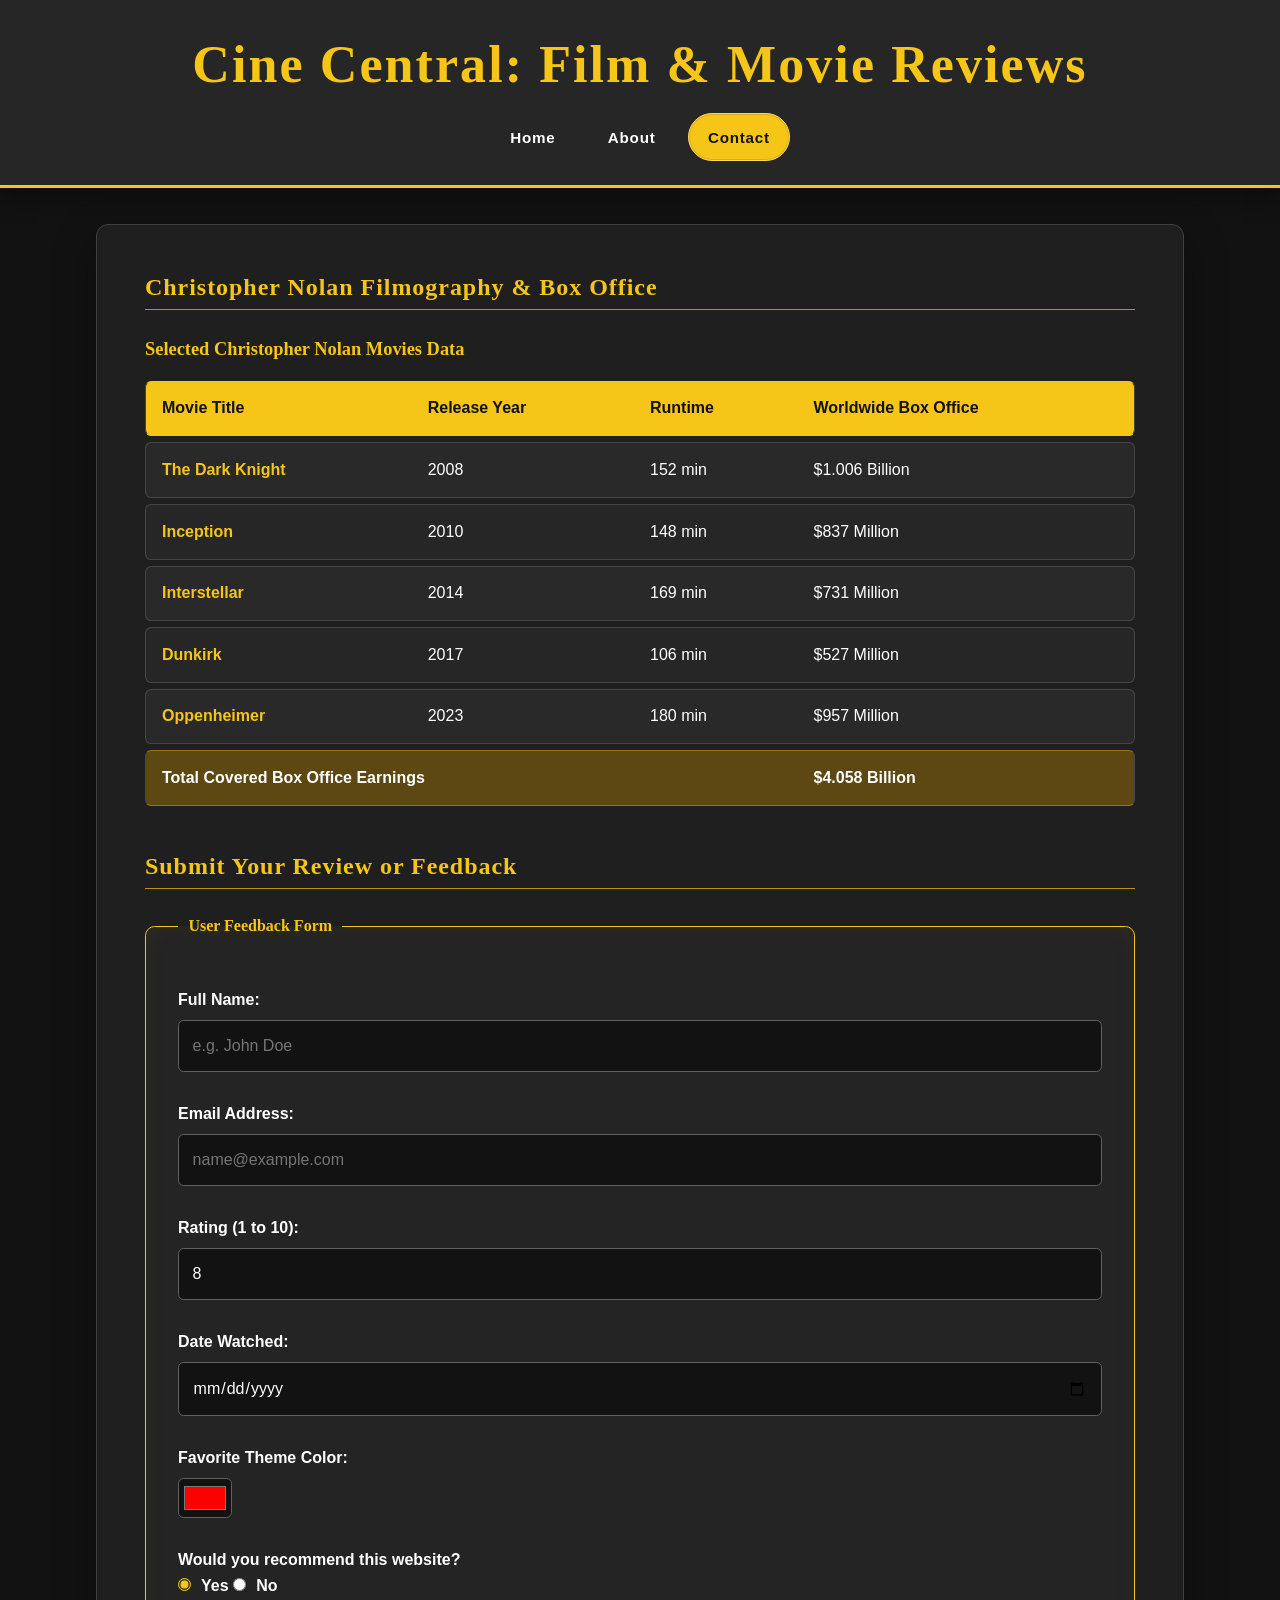
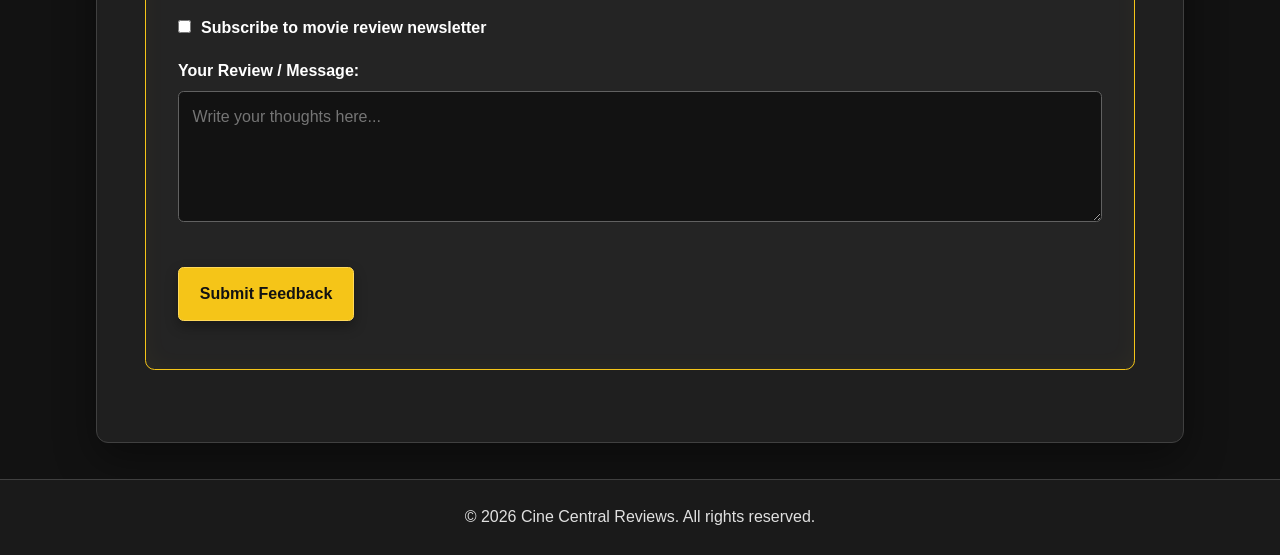
==== contact.html @ 0e40f2ef "Update website styling to modern dark theme" ====
<!DOCTYPE html>
<html lang="en">
<head>
    <meta charset="UTF-8">
    <meta name="viewport" content="width=device-width, initial-scale=1.0">
    <title>Cine Central - Data &amp; Contact</title>
    <link rel="stylesheet" href="css/style.css">
</head>
<body>

    <header>
        <h1>Cine Central: Film &amp; Movie Reviews</h1>
        <nav>
            <ul>
                <li><a href="index.html">Home</a></li>
                <li><a href="about.html">About</a></li>
                <li><a href="contact.html" class="active">Contact</a></li>
            </ul>
        </nav>
    </header>

    <main>
        <h2>Christopher Nolan Filmography &amp; Box Office</h2>
        
        <!-- Table requirement -->
        <table>
            <caption>Selected Christopher Nolan Movies Data</caption>
            <thead>
                <tr>
                    <th scope="col">Movie Title</th>
                    <th scope="col">Release Year</th>
                    <th scope="col">Runtime</th>
                    <th scope="col">Worldwide Box Office</th>
                </tr>
            </thead>
            <tbody>
                <tr>
                    <th scope="row">The Dark Knight</th>
                    <td>2008</td>
                    <td>152 min</td>
                    <td>$1.006 Billion</td>
                </tr>
                <tr>
                    <th scope="row">Inception</th>
                    <td>2010</td>
                    <td>148 min</td>
                    <td>$837 Million</td>
                </tr>
                <tr>
                    <th scope="row">Interstellar</th>
                    <td>2014</td>
                    <td>169 min</td>
                    <td>$731 Million</td>
                </tr>
                <tr>
                    <th scope="row">Dunkirk</th>
                    <td>2017</td>
                    <td>106 min</td>
                    <td>$527 Million</td>
                </tr>
                <tr>
                    <th scope="row">Oppenheimer</th>
                    <td>2023</td>
                    <td>180 min</td>
                    <td>$957 Million</td>
                </tr>
            </tbody>
            <tfoot>
                <tr>
                    <!-- Colspan requirement -->
                    <th scope="row" colspan="3">Total Covered Box Office Earnings</th>
                    <td>$4.058 Billion</td>
                </tr>
            </tfoot>
        </table>

        <h2>Submit Your Review or Feedback</h2>

        <!-- Form requirement -->
        <form action="#" method="get">
            <fieldset>
                <legend>User Feedback Form</legend>

                <p>
                    <label for="username">Full Name:</label><br>
                    <input type="text" id="username" name="username" placeholder="e.g. John Doe" required maxlength="50">
                </p>

                <p>
                    <label for="useremail">Email Address:</label><br>
                    <input type="email" id="useremail" name="useremail" placeholder="name@example.com" required>
                </p>

                <p>
                    <label for="rating">Rating (1 to 10):</label><br>
                    <input type="number" id="rating" name="rating" min="1" max="10" value="8">
                </p>

                <p>
                    <label for="watchdate">Date Watched:</label><br>
                    <input type="date" id="watchdate" name="watchdate">
                </p>

                <p>
                    <label for="favcolor">Favorite Theme Color:</label><br>
                    <input type="color" id="favcolor" name="favcolor" value="#ff0000">
                </p>

                <p>
                    <label>Would you recommend this website?</label><br>
                    <input type="radio" id="rec-yes" name="recommend" value="yes" checked>
                    <label for="rec-yes">Yes</label>
                    <input type="radio" id="rec-no" name="recommend" value="no">
                    <label for="rec-no">No</label>
                </p>

                <p>
                    <input type="checkbox" id="newsletter" name="newsletter" value="subscribe">
                    <label for="newsletter">Subscribe to movie review newsletter</label>
                </p>

                <p>
                    <label for="comments">Your Review / Message:</label><br>
                    <textarea id="comments" name="comments" rows="4" cols="40" placeholder="Write your thoughts here..."></textarea>
                </p>

                <p>
                    <input type="submit" value="Submit Feedback">
                </p>
            </fieldset>
        </form>
    </main>

    <footer>
        <p>&copy; 2026 Cine Central Reviews. All rights reserved.</p>
    </footer>

</body>
</html>
---- css/style.css ----
/* CINE CENTRAL — dark cinema theme */
/* Two font families only: clean sans-serif body + cinematic serif titles */
* { box-sizing: border-box; }

body {
    min-height: 100vh; margin: 0; padding: 0;
    font-family: Arial, sans-serif; line-height: 1.65;
    color: white; /* colour name */ background: rgb(18, 18, 18); /* RGB */
}

header {
    padding: 2.25rem 1rem 1.5rem; text-align: center;
    background: hsl(0, 0%, 15%); /* HSL */
    border-bottom: 3px solid #f5c518; /* Hex */
    box-shadow: 0 0.5rem 1.5rem rgba(0, 0, 0, 0.45);
}

header h1, h2, h3 { font-family: Georgia, serif; letter-spacing: 0.04em; }
header h1 { margin: 0 0 1.25rem; color: #f5c518; font-size: clamp(2rem, 5vw, 3.25rem); line-height: 1.1; }

nav ul { display: flex; flex-wrap: wrap; justify-content: center; gap: 0.75rem; margin: 0; padding: 0; list-style: none; }
nav a {
    display: inline-block; padding: 0.65rem 1.2rem; border: 1px solid transparent; border-radius: 999px;
    color: white; font-size: 0.95rem; font-weight: 700; letter-spacing: 0.05em; text-decoration: none;
    transition: background-color 180ms ease, color 180ms ease, transform 180ms ease, box-shadow 180ms ease;
}
nav a:hover, nav a:focus-visible {
    color: rgb(18, 18, 18); background: #f5c518; transform: translateY(-3px);
    box-shadow: 0 0.45rem 1rem rgba(245, 197, 24, 0.28); outline: none;
}
/* Required class selector */
nav a.active, .active { color: rgb(18, 18, 18); background: #f5c518; border-color: #ffd95a; box-shadow: inset 0 0 0 1px rgba(0, 0, 0, 0.12); }

main {
    width: min(92%, 68rem); margin: 4vh auto; padding: clamp(1.5rem, 4vw, 3rem);
    background: hsl(0, 0%, 12%); border: 1px solid hsl(0, 0%, 25%); border-radius: 0.75rem;
    box-shadow: 0 1rem 2.5rem rgba(0, 0, 0, 0.38);
}
h2, h3 { margin: 2rem 0 0.8rem; padding-bottom: 0.45rem; color: #f5c518; border-bottom: 1px solid hsl(43, 92%, 40%); line-height: 1.2; }
h2:first-child { margin-top: 0; }
p, li { color: hsl(0, 0%, 88%); }
a[href^="http"] { color: #f5c518; font-weight: 700; }
main a[href^="http"]:hover { color: white; }

img { display: block; max-width: 100%; height: auto; margin: 1.5rem auto; padding: 0.35rem; border: 1px solid hsl(43, 92%, 45%); border-radius: 0.5rem; box-shadow: 0 0.75rem 1.5rem rgba(0, 0, 0, 0.45); }
figure, blockquote { margin: 1.75em 0; padding: 1.25rem; background: rgb(28, 28, 28); border: 1px solid hsl(0, 0%, 28%); border-left: 4px solid #f5c518; border-radius: 0 0.5rem 0.5rem 0; }
figcaption { margin-top: 0.75rem; color: hsl(0, 0%, 72%); font-size: 0.9rem; font-style: italic; }
blockquote p { margin: 0; font-size: 1.05rem; }
iframe { display: block; width: min(100%, 560px); max-width: 100%; margin: 1rem 0; border: 2px solid #f5c518 !important; border-radius: 0.5rem; box-shadow: 0 0.75rem 1.5rem rgba(0, 0, 0, 0.45); }

/* Filmography table: separated borders make the rows read like cinema cards */
table { width: 100%; margin: 1.5rem 0 2.5rem; border-spacing: 0 0.4rem; border-collapse: separate; color: white; }
caption { margin-bottom: 0.65rem; color: #f5c518; font-family: Georgia, serif; font-size: 1.15rem; font-weight: 700; text-align: left; }
th, td { padding: 0.85rem 1rem; border-top: 1px solid hsl(0, 0%, 27%); border-bottom: 1px solid hsl(0, 0%, 27%); text-align: left; }
th:first-child, td:first-child { border-left: 1px solid hsl(0, 0%, 27%); border-radius: 0.4rem 0 0 0.4rem; }
th:last-child, td:last-child { border-right: 1px solid hsl(0, 0%, 27%); border-radius: 0 0.4rem 0.4rem 0; }
thead th { color: rgb(18, 18, 18); background: #f5c518; border-color: #f5c518; }
tbody tr:nth-child(odd) > * { background: hsl(0, 0%, 16%); }
tbody tr:nth-child(even) > * { background: rgb(38, 38, 38); }
tbody th { color: #f5c518; }
tfoot th, tfoot td { background: hsl(43, 65%, 22%); border-color: hsl(43, 70%, 35%); color: white; font-weight: 700; }

/* Form controls — ID and attribute selectors are intentionally visible in DevTools */
fieldset { margin: 1.5rem 0; padding: clamp(1.25rem, 3vw, 2rem); background: hsl(0, 0%, 14%); border: 1px solid #f5c518; border-radius: 0.6rem; box-shadow: inset 0 0 1.5rem rgba(245, 197, 24, 0.04); }
legend { padding: 0 0.65rem; color: #f5c518; font-family: Georgia, serif; font-weight: 700; }
label { color: white; font-weight: 700; }
input[type="text"], input[type="email"], input[type="number"], input[type="date"], textarea, #comments {
    width: 100%; margin: 0.4rem 0 0.8rem; padding: 0.75rem 0.85rem; color: white; background: rgb(18, 18, 18);
    border: 1px solid hsl(0, 0%, 38%); border-radius: 0.35rem; font: inherit;
}
input[type="color"] { width: 3.4rem; height: 2.5rem; margin: 0.4rem 0 0.8rem; padding: 0.2rem; background: rgb(18, 18, 18); border: 1px solid hsl(0, 0%, 38%); border-radius: 0.35rem; vertical-align: middle; }
input[type="radio"], input[type="checkbox"] { margin: 0.2rem 0.35rem 0.2rem 0; accent-color: #f5c518; }
input:focus, textarea:focus, #comments:focus { outline: 2px solid #f5c518; outline-offset: 2px; border-color: #f5c518; box-shadow: 0 0 0 0.25rem rgba(245, 197, 24, 0.25), 0 0 1rem rgba(245, 197, 24, 0.35); }
input[type="submit"] { margin-top: 0.5rem; padding: 0.8rem 1.3rem; color: rgb(18, 18, 18); background: #f5c518; border: 1px solid #ffd95a; border-radius: 0.35rem; box-shadow: 0 0.35rem 0.8rem rgba(0, 0, 0, 0.32); cursor: pointer; font: inherit; font-weight: 700; transition: transform 180ms ease, box-shadow 180ms ease, background-color 180ms ease; }
input[type="submit"]:hover { background: white; transform: translateY(-2px); box-shadow: 0 0.55rem 1.1rem rgba(245, 197, 24, 0.24); }

footer { margin-top: 4vh; padding: 1.5rem 1rem; color: hsl(0, 0%, 75%); background: hsl(0, 0%, 10%); border-top: 1px solid hsl(0, 0%, 25%); text-align: center; }
footer p { margin: 0; }

@media (max-width: 40rem) {
    main { width: 94%; margin: 2vh auto; }
    table { font-size: 0.85rem; }
    th, td { padding: 0.65rem 0.5rem; }
}
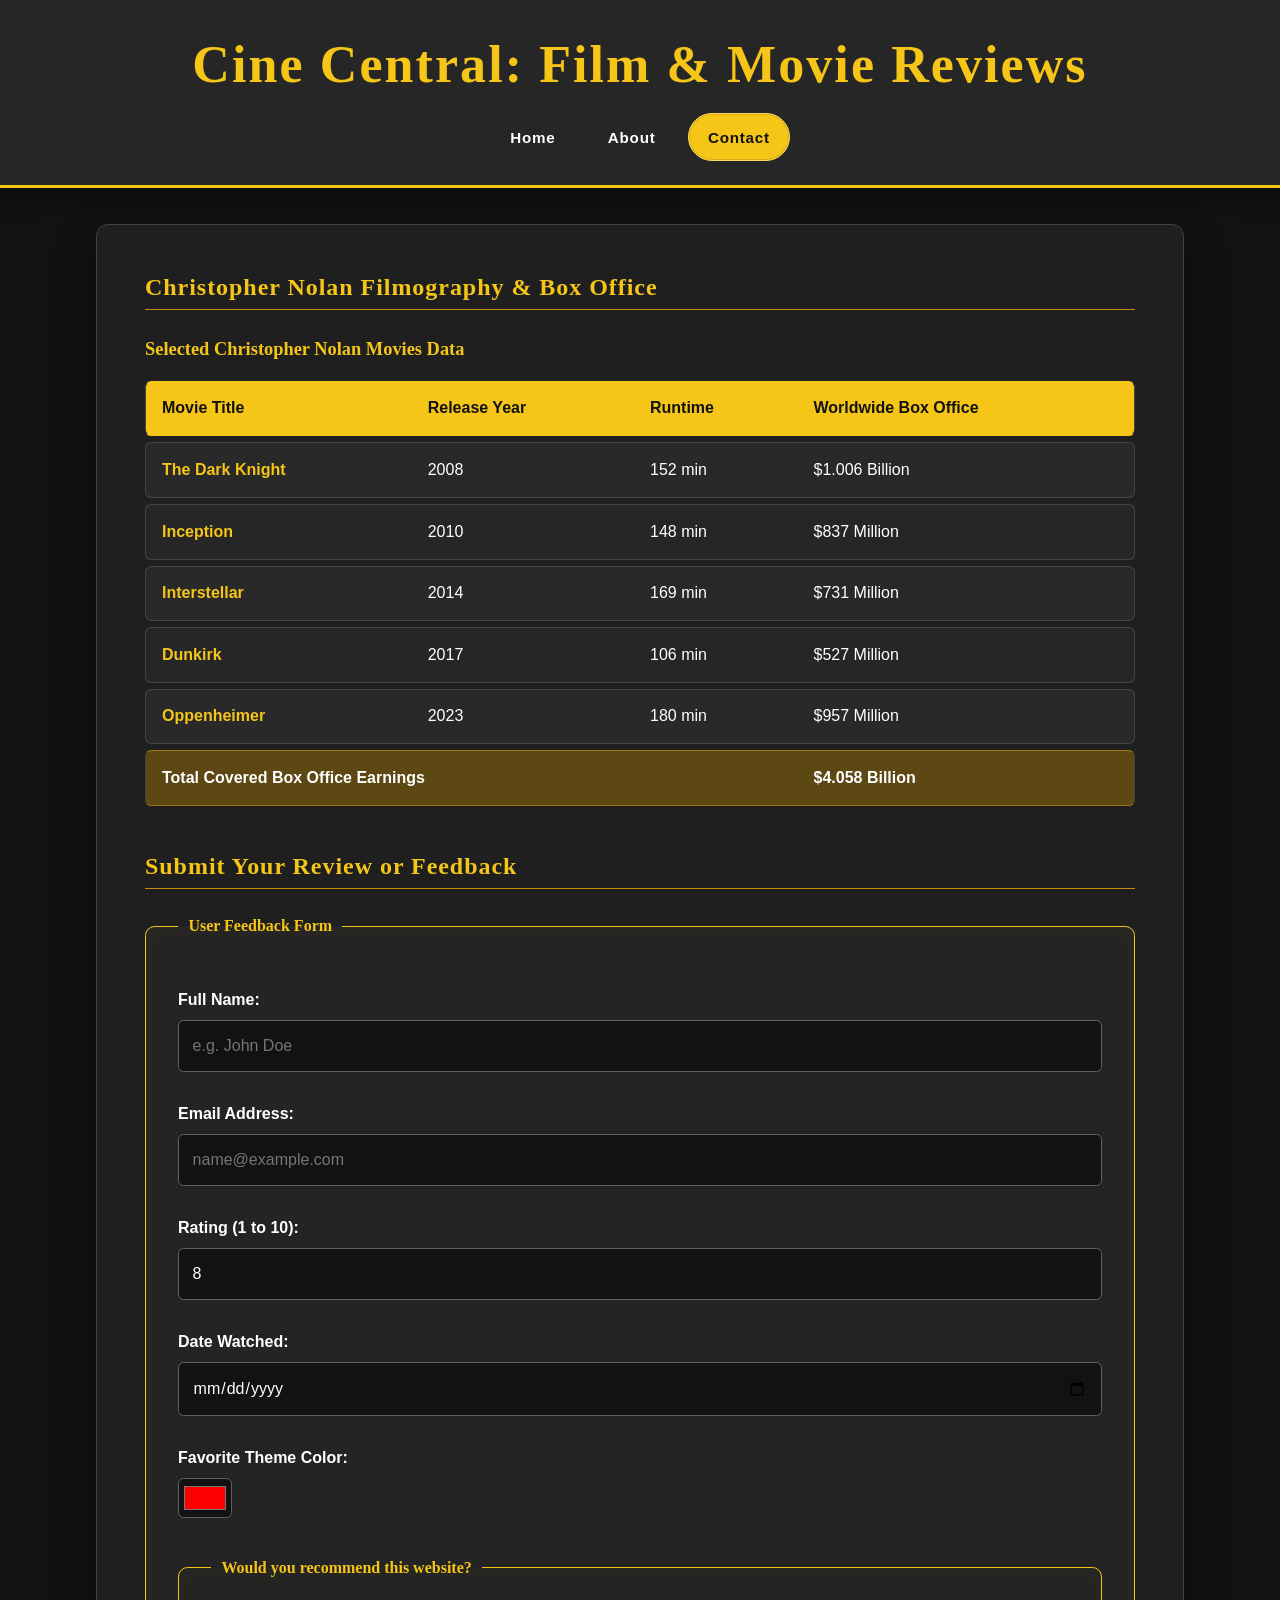
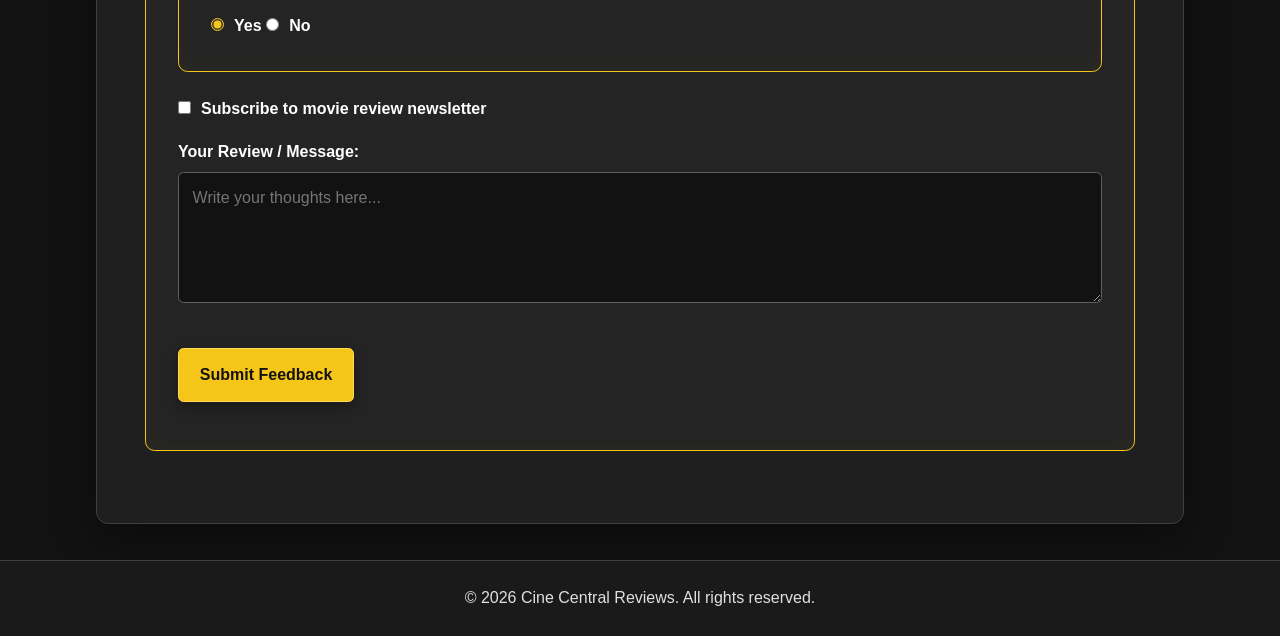
==== commit f1129d04: "Updated the final version of the website" ====
--- a/contact.html
+++ b/contact.html
@@ -106,13 +106,13 @@
                     <input type="color" id="favcolor" name="favcolor" value="#ff0000">
                 </p>
 
-                <p>
-                    <label>Would you recommend this website?</label><br>
+                <fieldset class="choice-group">
+                    <legend>Would you recommend this website?</legend>
                     <input type="radio" id="rec-yes" name="recommend" value="yes" checked>
                     <label for="rec-yes">Yes</label>
                     <input type="radio" id="rec-no" name="recommend" value="no">
                     <label for="rec-no">No</label>
-                </p>
+                </fieldset>
 
                 <p>
                     <input type="checkbox" id="newsletter" name="newsletter" value="subscribe">
@@ -136,4 +136,4 @@
     </footer>
 
 </body>
-</html>+</html>
--- a/css/style.css
+++ b/css/style.css
@@ -46,7 +46,7 @@
 figure, blockquote { margin: 1.75em 0; padding: 1.25rem; background: rgb(28, 28, 28); border: 1px solid hsl(0, 0%, 28%); border-left: 4px solid #f5c518; border-radius: 0 0.5rem 0.5rem 0; }
 figcaption { margin-top: 0.75rem; color: hsl(0, 0%, 72%); font-size: 0.9rem; font-style: italic; }
 blockquote p { margin: 0; font-size: 1.05rem; }
-iframe { display: block; width: min(100%, 560px); max-width: 100%; margin: 1rem 0; border: 2px solid #f5c518 !important; border-radius: 0.5rem; box-shadow: 0 0.75rem 1.5rem rgba(0, 0, 0, 0.45); }
+iframe { display: block; width: min(100%, 560px); max-width: 100%; margin: 1rem 0; border: 2px solid #f5c518; border-radius: 0.5rem; box-shadow: 0 0.75rem 1.5rem rgba(0, 0, 0, 0.45); }
 
 /* Filmography table: separated borders make the rows read like cinema cards */
 table { width: 100%; margin: 1.5rem 0 2.5rem; border-spacing: 0 0.4rem; border-collapse: separate; color: white; }
@@ -79,6 +79,6 @@
 
 @media (max-width: 40rem) {
     main { width: 94%; margin: 2vh auto; }
-    table { font-size: 0.85rem; }
+    table { display: block; overflow-x: auto; font-size: 0.85rem; white-space: nowrap; }
     th, td { padding: 0.65rem 0.5rem; }
 }
